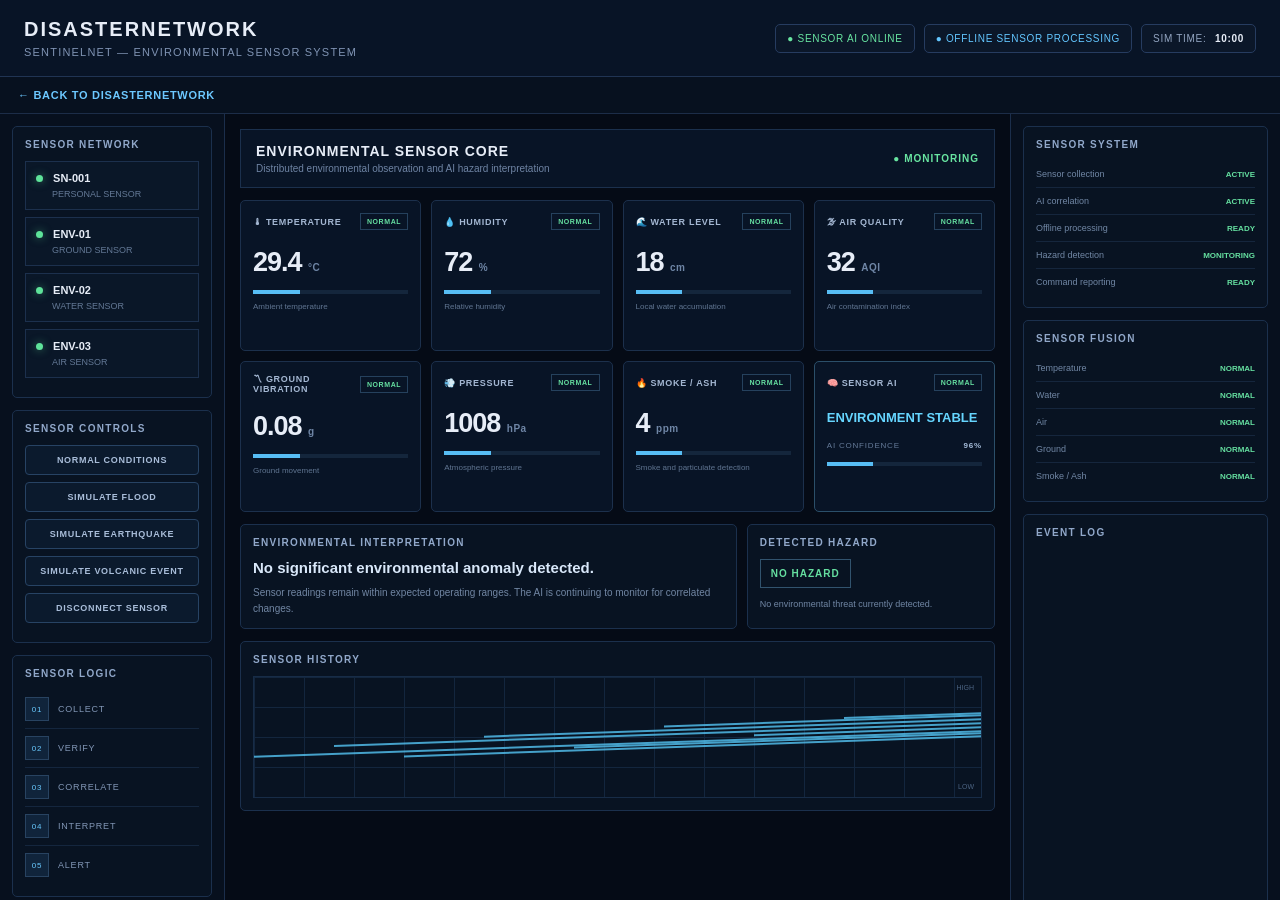
==== features/environmental-sensors.html @ b54ab0d7 "small big" ====
<!DOCTYPE html>
<html lang="en">
<head>
    <meta charset="UTF-8">
    <meta name="viewport" content="width=device-width, initial-scale=1.0">
    <title>DisasterNetwork — Environmental Sensors</title>

    <link rel="stylesheet" href="../css/environmental-sensors.css">
</head>

<body>

    <header class="topbar">

        <div>
            <div class="brand">DISASTERNETWORK</div>
            <div class="subtitle">
                SENTINELNET — ENVIRONMENTAL SENSOR SYSTEM
            </div>
        </div>

        <div class="top-status">

            <span class="status-pill online">
                ● SENSOR AI ONLINE
            </span>

            <span class="status-pill offline">
                ● OFFLINE SENSOR PROCESSING
            </span>

            <span class="time-box">
                SIM TIME:
                <strong id="simTime">10:00</strong>
            </span>

        </div>

    </header>


    <nav class="feature-nav">
        <a href="../index.html">
            ← BACK TO DISASTERNETWORK
        </a>
    </nav>


    <main class="layout">

        <!-- LEFT SIDEBAR -->
        <aside class="sidebar left-sidebar">

            <section class="panel">

                <div class="panel-title">
                    SENSOR NETWORK
                </div>

                <div class="sensor-node active">
                    <span class="node-indicator"></span>
                    SN-001
                    <small>PERSONAL SENSOR</small>
                </div>

                <div class="sensor-node active">
                    <span class="node-indicator"></span>
                    ENV-01
                    <small>GROUND SENSOR</small>
                </div>

                <div class="sensor-node active">
                    <span class="node-indicator"></span>
                    ENV-02
                    <small>WATER SENSOR</small>
                </div>

                <div class="sensor-node active">
                    <span class="node-indicator"></span>
                    ENV-03
                    <small>AIR SENSOR</small>
                </div>

            </section>


            <section class="panel">

                <div class="panel-title">
                    SENSOR CONTROLS
                </div>

                <button id="normalBtn" class="control-btn">
                    NORMAL CONDITIONS
                </button>

                <button id="floodBtn" class="control-btn">
                    SIMULATE FLOOD
                </button>

                <button id="earthquakeBtn" class="control-btn">
                    SIMULATE EARTHQUAKE
                </button>

                <button id="volcanicBtn" class="control-btn">
                    SIMULATE VOLCANIC EVENT
                </button>

                <button id="offlineBtn" class="control-btn">
                    DISCONNECT SENSOR
                </button>

            </section>


            <section class="panel">

                <div class="panel-title">
                    SENSOR LOGIC
                </div>

                <div class="logic-step">
                    <span>01</span>
                    COLLECT
                </div>

                <div class="logic-step">
                    <span>02</span>
                    VERIFY
                </div>

                <div class="logic-step">
                    <span>03</span>
                    CORRELATE
                </div>

                <div class="logic-step">
                    <span>04</span>
                    INTERPRET
                </div>

                <div class="logic-step">
                    <span>05</span>
                    ALERT
                </div>

            </section>

        </aside>


        <!-- CENTER -->
        <section class="center">

            <div class="section-header">

                <div>
                    <div class="section-title">
                        ENVIRONMENTAL SENSOR CORE
                    </div>

                    <div class="section-subtitle">
                        Distributed environmental observation and AI hazard interpretation
                    </div>
                </div>

                <div class="core-status" id="coreStatus">
                    ● MONITORING
                </div>

            </div>


            <!-- SENSOR CARDS -->
            <div class="sensor-grid">

                <div class="sensor-card" id="temperatureCard">

                    <div class="sensor-card-header">
                        <span>🌡 TEMPERATURE</span>
                        <span class="sensor-state normal" id="temperatureState">
                            NORMAL
                        </span>
                    </div>

                    <div class="sensor-value">
                        <span id="temperatureValue">29.4</span>
                        <small>°C</small>
                    </div>

                    <div class="sensor-bar">
                        <div id="temperatureBar"></div>
                    </div>

                    <div class="sensor-description">
                        Ambient temperature
                    </div>

                </div>


                <div class="sensor-card" id="humidityCard">

                    <div class="sensor-card-header">
                        <span>💧 HUMIDITY</span>
                        <span class="sensor-state normal" id="humidityState">
                            NORMAL
                        </span>
                    </div>

                    <div class="sensor-value">
                        <span id="humidityValue">72</span>
                        <small>%</small>
                    </div>

                    <div class="sensor-bar">
                        <div id="humidityBar"></div>
                    </div>

                    <div class="sensor-description">
                        Relative humidity
                    </div>

                </div>


                <div class="sensor-card" id="waterCard">

                    <div class="sensor-card-header">
                        <span>🌊 WATER LEVEL</span>
                        <span class="sensor-state normal" id="waterState">
                            NORMAL
                        </span>
                    </div>

                    <div class="sensor-value">
                        <span id="waterValue">18</span>
                        <small>cm</small>
                    </div>

                    <div class="sensor-bar">
                        <div id="waterBar"></div>
                    </div>

                    <div class="sensor-description">
                        Local water accumulation
                    </div>

                </div>


                <div class="sensor-card" id="airCard">

                    <div class="sensor-card-header">
                        <span>🌫 AIR QUALITY</span>
                        <span class="sensor-state normal" id="airState">
                            NORMAL
                        </span>
                    </div>

                    <div class="sensor-value">
                        <span id="airValue">32</span>
                        <small>AQI</small>
                    </div>

                    <div class="sensor-bar">
                        <div id="airBar"></div>
                    </div>

                    <div class="sensor-description">
                        Air contamination index
                    </div>

                </div>


                <div class="sensor-card" id="vibrationCard">

                    <div class="sensor-card-header">
                        <span>〽 GROUND VIBRATION</span>
                        <span class="sensor-state normal" id="vibrationState">
                            NORMAL
                        </span>
                    </div>

                    <div class="sensor-value">
                        <span id="vibrationValue">0.08</span>
                        <small>g</small>
                    </div>

                    <div class="sensor-bar">
                        <div id="vibrationBar"></div>
                    </div>

                    <div class="sensor-description">
                        Ground movement
                    </div>

                </div>


                <div class="sensor-card" id="pressureCard">

                    <div class="sensor-card-header">
                        <span>💨 PRESSURE</span>
                        <span class="sensor-state normal" id="pressureState">
                            NORMAL
                        </span>
                    </div>

                    <div class="sensor-value">
                        <span id="pressureValue">1008</span>
                        <small>hPa</small>
                    </div>

                    <div class="sensor-bar">
                        <div id="pressureBar"></div>
                    </div>

                    <div class="sensor-description">
                        Atmospheric pressure
                    </div>

                </div>


                <div class="sensor-card" id="smokeCard">

                    <div class="sensor-card-header">
                        <span>🔥 SMOKE / ASH</span>
                        <span class="sensor-state normal" id="smokeState">
                            NORMAL
                        </span>
                    </div>

                    <div class="sensor-value">
                        <span id="smokeValue">4</span>
                        <small>ppm</small>
                    </div>

                    <div class="sensor-bar">
                        <div id="smokeBar"></div>
                    </div>

                    <div class="sensor-description">
                        Smoke and particulate detection
                    </div>

                </div>


                <div class="sensor-card ai-card">

                    <div class="sensor-card-header">
                        <span>🧠 SENSOR AI</span>

                        <span class="sensor-state normal" id="aiState">
                            NORMAL
                        </span>
                    </div>

                    <div class="ai-result" id="aiResult">
                        ENVIRONMENT STABLE
                    </div>

                    <div class="ai-confidence">
                        AI CONFIDENCE
                        <strong id="aiConfidence">96%</strong>
                    </div>

                    <div class="confidence-bar">
                        <div id="confidenceBar"></div>
                    </div>

                </div>

            </div>


            <!-- ANALYSIS -->
            <div class="analysis-grid">

                <section class="panel analysis-panel">

                    <div class="panel-title">
                        ENVIRONMENTAL INTERPRETATION
                    </div>

                    <div class="analysis-main" id="analysisMain">
                        No significant environmental anomaly detected.
                    </div>

                    <div class="analysis-details" id="analysisDetails">
                        Sensor readings remain within expected operating ranges.
                        The AI is continuing to monitor for correlated changes.
                    </div>

                </section>


                <section class="panel hazard-panel">

                    <div class="panel-title">
                        DETECTED HAZARD
                    </div>

                    <div class="hazard-status normal" id="hazardStatus">
                        NO HAZARD
                    </div>

                    <div class="hazard-description" id="hazardDescription">
                        No environmental threat currently detected.
                    </div>

                </section>

            </div>


            <!-- SENSOR HISTORY -->
            <section class="panel history-panel">

                <div class="panel-title">
                    SENSOR HISTORY
                </div>

                <div class="history-chart" id="historyChart">

                    <div class="chart-line"></div>

                    <div class="chart-label label-top">
                        HIGH
                    </div>

                    <div class="chart-label label-bottom">
                        LOW
                    </div>

                </div>

            </section>

        </section>


        <!-- RIGHT SIDEBAR -->
        <aside class="sidebar right-sidebar">

            <section class="panel">

                <div class="panel-title">
                    SENSOR SYSTEM
                </div>

                <div class="system-row">
                    <span>Sensor collection</span>
                    <strong id="collectionStatus">
                        ACTIVE
                    </strong>
                </div>

                <div class="system-row">
                    <span>AI correlation</span>
                    <strong>ACTIVE</strong>
                </div>

                <div class="system-row">
                    <span>Offline processing</span>
                    <strong>READY</strong>
                </div>

                <div class="system-row">
                    <span>Hazard detection</span>
                    <strong id="hazardDetection">
                        MONITORING
                    </strong>
                </div>

                <div class="system-row">
                    <span>Command reporting</span>
                    <strong>
                        READY
                    </strong>
                </div>

            </section>


            <section class="panel">

                <div class="panel-title">
                    SENSOR FUSION
                </div>

                <div class="fusion-item">
                    <span>Temperature</span>
                    <b id="fusionTemp">NORMAL</b>
                </div>

                <div class="fusion-item">
                    <span>Water</span>
                    <b id="fusionWater">NORMAL</b>
                </div>

                <div class="fusion-item">
                    <span>Air</span>
                    <b id="fusionAir">NORMAL</b>
                </div>

                <div class="fusion-item">
                    <span>Ground</span>
                    <b id="fusionGround">NORMAL</b>
                </div>

                <div class="fusion-item">
                    <span>Smoke / Ash</span>
                    <b id="fusionSmoke">NORMAL</b>
                </div>

            </section>


            <section class="panel">

                <div class="panel-title">
                    EVENT LOG
                </div>

                <div class="event-log" id="eventLog"></div>

            </section>

        </aside>

    </main>


    <script src="../js/environmental-sensors.js"></script>

</body>
</html>
---- css/environmental-sensors.css ----
html,
body {
    margin: 0;
    padding: 0;
    width: 100%;
    height: 100%;
    overflow: hidden;
    font-family: Arial, Helvetica, sans-serif;
    background: #050b16;
    color: #e7edf7;
}

body {
    display: flex;
    flex-direction: column;
}

.topbar {
    height: 76px;
    flex-shrink: 0;
    background: #081426;
    border-bottom: 1px solid #203453;
    display: flex;
    justify-content: space-between;
    align-items: center;
    padding: 0 24px;
    z-index: 10;
}

.brand {
    font-size: 20px;
    font-weight: 800;
    letter-spacing: 2px;
}

.subtitle {
    margin-top: 5px;
    font-size: 11px;
    color: #7f93b3;
    letter-spacing: 1.2px;
}

.top-status {
    display: flex;
    align-items: center;
    gap: 9px;
}

.status-pill,
.time-box {
    border: 1px solid #263c60;
    background: #0b1729;
    padding: 8px 11px;
    border-radius: 5px;
    font-size: 10px;
    letter-spacing: .7px;
}

.status-pill.online {
    color: #68e5a1;
}

.status-pill.offline {
    color: #63c6ff;
}

.time-box {
    color: #91a3bf;
}

.time-box strong {
    color: #e7edf7;
    margin-left: 5px;
}

.feature-nav {
    height: 36px;
    flex-shrink: 0;
    background: #07111f;
    border-bottom: 1px solid #1c2d48;
    display: flex;
    align-items: center;
    padding: 0 18px;
}

.feature-nav a {
    color: #6cc8ff;
    text-decoration: none;
    font-size: 11px;
    font-weight: 700;
    letter-spacing: .7px;
}

.feature-nav a:hover {
    color: #ffffff;
}

.layout {
    flex: 1;
    min-height: 0;
    display: grid;
    grid-template-columns: 225px minmax(520px, 1fr) 270px;
}

.sidebar {
    overflow-y: auto;
    background: #07101e;
    padding: 12px;
}

.left-sidebar {
    border-right: 1px solid #1b2e4b;
}

.right-sidebar {
    border-left: 1px solid #1b2e4b;
}

.center {
    min-width: 0;
    overflow-y: auto;
    padding: 15px;
    background: #050b16;
}

.panel {
    background: #081322;
    border: 1px solid #1b304d;
    border-radius: 5px;
    padding: 12px;
    margin-bottom: 12px;
}

.panel-title {
    font-size: 10px;
    font-weight: 800;
    letter-spacing: 1.3px;
    color: #91a8ca;
    margin-bottom: 11px;
}

.section-header {
    display: flex;
    justify-content: space-between;
    align-items: center;
    background: #081426;
    border: 1px solid #1b304d;
    padding: 13px 15px;
    margin-bottom: 12px;
}

.section-title {
    font-size: 14px;
    font-weight: 800;
    letter-spacing: 1px;
}

.section-subtitle {
    margin-top: 4px;
    font-size: 10px;
    color: #6f84a4;
}

.core-status {
    font-size: 10px;
    font-weight: 700;
    color: #68e5a1;
    letter-spacing: 1px;
}

.sensor-node {
    border: 1px solid #1c304d;
    background: #0a1728;
    padding: 10px;
    margin-bottom: 7px;
    font-size: 11px;
    font-weight: 700;
    position: relative;
}

.sensor-node small {
    display: block;
    margin: 5px 0 0 16px;
    color: #637895;
    font-size: 9px;
    font-weight: normal;
}

.node-indicator {
    display: inline-block;
    width: 7px;
    height: 7px;
    border-radius: 50%;
    background: #5ee39a;
    margin-right: 7px;
    box-shadow: 0 0 8px rgba(94, 227, 154, .5);
}

.sensor-node.offline .node-indicator {
    background: #60708a;
    box-shadow: none;
}

.control-btn {
    width: 100%;
    margin-bottom: 7px;
    padding: 9px 7px;
    background: #0b1a2d;
    border: 1px solid #274364;
    color: #a9bdd9;
    border-radius: 4px;
    font-size: 9px;
    font-weight: 700;
    letter-spacing: .7px;
    cursor: pointer;
}

.control-btn:hover {
    background: #10243c;
    color: #ffffff;
    border-color: #3b668f;
}

.logic-step {
    display: flex;
    align-items: center;
    gap: 9px;
    padding: 7px 0;
    border-bottom: 1px solid #14263e;
    font-size: 9px;
    letter-spacing: .8px;
    color: #8196b5;
}

.logic-step:last-child {
    border-bottom: none;
}

.logic-step span {
    width: 22px;
    height: 22px;
    display: flex;
    align-items: center;
    justify-content: center;
    background: #10243b;
    border: 1px solid #284361;
    color: #69caff;
    font-size: 8px;
}

.sensor-grid {
    display: grid;
    grid-template-columns: repeat(4, minmax(150px, 1fr));
    gap: 10px;
}

.sensor-card {
    background: #081426;
    border: 1px solid #1c304c;
    border-radius: 5px;
    padding: 12px;
    min-height: 125px;
}

.sensor-card-header {
    display: flex;
    justify-content: space-between;
    align-items: center;
    gap: 8px;
    font-size: 9px;
    font-weight: 800;
    color: #a4b7d2;
    letter-spacing: .7px;
}

.sensor-state {
    padding: 4px 6px;
    border: 1px solid #25415d;
    font-size: 7px;
    letter-spacing: .6px;
}

.sensor-state.normal {
    color: #65dfa0;
}

.sensor-state.warning {
    color: #ffc766;
    border-color: #66502c;
}

.sensor-state.danger {
    color: #ff7373;
    border-color: #693131;
}

.sensor-state.offline {
    color: #71809a;
    border-color: #2a3749;
}

.sensor-value {
    margin-top: 17px;
    font-size: 27px;
    font-weight: 700;
    letter-spacing: -1px;
}

.sensor-value small {
    font-size: 10px;
    color: #6f86a6;
    letter-spacing: .5px;
}

.sensor-bar,
.confidence-bar {
    height: 4px;
    margin-top: 12px;
    background: #14263c;
    overflow: hidden;
}

.sensor-bar div,
.confidence-bar div {
    width: 30%;
    height: 100%;
    background: #57bdf4;
    transition: width .35s ease;
}

.sensor-description {
    margin-top: 8px;
    font-size: 8px;
    color: #607591;
}

.ai-card {
    grid-column: span 1;
    border-color: #2b4f69;
}

.ai-result {
    margin-top: 18px;
    font-size: 13px;
    font-weight: 800;
    color: #66d6ff;
    line-height: 1.35;
}

.ai-confidence {
    margin-top: 14px;
    font-size: 8px;
    color: #657b99;
    letter-spacing: .8px;
}

.ai-confidence strong {
    float: right;
    color: #a7bedb;
}

.analysis-grid {
    display: grid;
    grid-template-columns: 2fr 1fr;
    gap: 10px;
    margin-top: 12px;
}

.analysis-panel,
.hazard-panel {
    margin-bottom: 0;
}

.analysis-main {
    font-size: 15px;
    font-weight: 800;
    color: #d9e8fa;
    margin-bottom: 9px;
}

.analysis-details {
    color: #7186a3;
    font-size: 10px;
    line-height: 1.55;
}

.hazard-status {
    display: inline-block;
    padding: 8px 10px;
    border: 1px solid #31536e;
    color: #65dfa0;
    font-size: 10px;
    font-weight: 800;
    letter-spacing: 1px;
}

.hazard-status.warning {
    color: #ffc766;
    border-color: #6b532d;
}

.hazard-status.danger {
    color: #ff7272;
    border-color: #703232;
}

.hazard-description {
    margin-top: 10px;
    color: #7086a4;
    font-size: 9px;
    line-height: 1.5;
}

.history-panel {
    margin-top: 12px;
    margin-bottom: 0;
}

.history-chart {
    position: relative;
    height: 120px;
    background:
        linear-gradient(#13263e 1px, transparent 1px),
        linear-gradient(90deg, #13263e 1px, transparent 1px);
    background-size: 50px 30px;
    border: 1px solid #172c47;
    overflow: hidden;
}

.chart-line {
    position: absolute;
    left: 0;
    right: 0;
    top: 55%;
    height: 2px;
    background: #55c5f4;
    transform: skewY(-2deg);
    box-shadow:
        80px -8px 0 #55c5f4,
        150px 5px 0 #55c5f4,
        230px -12px 0 #55c5f4,
        320px 2px 0 #55c5f4,
        410px -16px 0 #55c5f4,
        500px -4px 0 #55c5f4,
        590px -18px 0 #55c5f4;
    opacity: .8;
}

.chart-label {
    position: absolute;
    right: 7px;
    font-size: 7px;
    color: #4d6584;
}

.label-top {
    top: 7px;
}

.label-bottom {
    bottom: 7px;
}

.system-row,
.fusion-item {
    display: flex;
    justify-content: space-between;
    align-items: center;
    gap: 10px;
    padding: 8px 0;
    border-bottom: 1px solid #15263d;
    font-size: 9px;
    color: #7187a5;
}

.system-row:last-child,
.fusion-item:last-child {
    border-bottom: none;
}

.system-row strong,
.fusion-item b {
    font-size: 8px;
    color: #65dfa0;
}

.event-log {
    height: 390px;
    overflow-y: auto;
    font-family: Consolas, monospace;
    font-size: 8px;
    line-height: 1.55;
}

.event {
    padding: 6px 0;
    border-bottom: 1px solid #13243a;
    color: #6f86a4;
}

.event.warning {
    color: #e3b25c;
}

.event.danger {
    color: #f16e6e;
}

.event.system {
    color: #63c6ff;
}

@media (max-width: 1100px) {

    .layout {
        grid-template-columns: 200px minmax(450px, 1fr) 230px;
    }

    .sensor-grid {
        grid-template-columns: repeat(2, minmax(150px, 1fr));
    }

    .top-status {
        gap: 5px;
    }

    .status-pill {
        display: none;
    }
}

@media (max-width: 850px) {

    html,
    body {
        height: auto;
        min-height: 100%;
        overflow: auto;
    }

    .topbar {
        height: auto;
        min-height: 76px;
        padding: 12px;
    }

    .top-status {
        flex-direction: column;
        align-items: flex-end;
    }

    .layout {
        display: block;
    }

    .sidebar {
        border: none;
        overflow: visible;
    }

    .center {
        overflow: visible;
    }

    .sensor-grid,
    .analysis-grid {
        grid-template-columns: 1fr;
    }
}
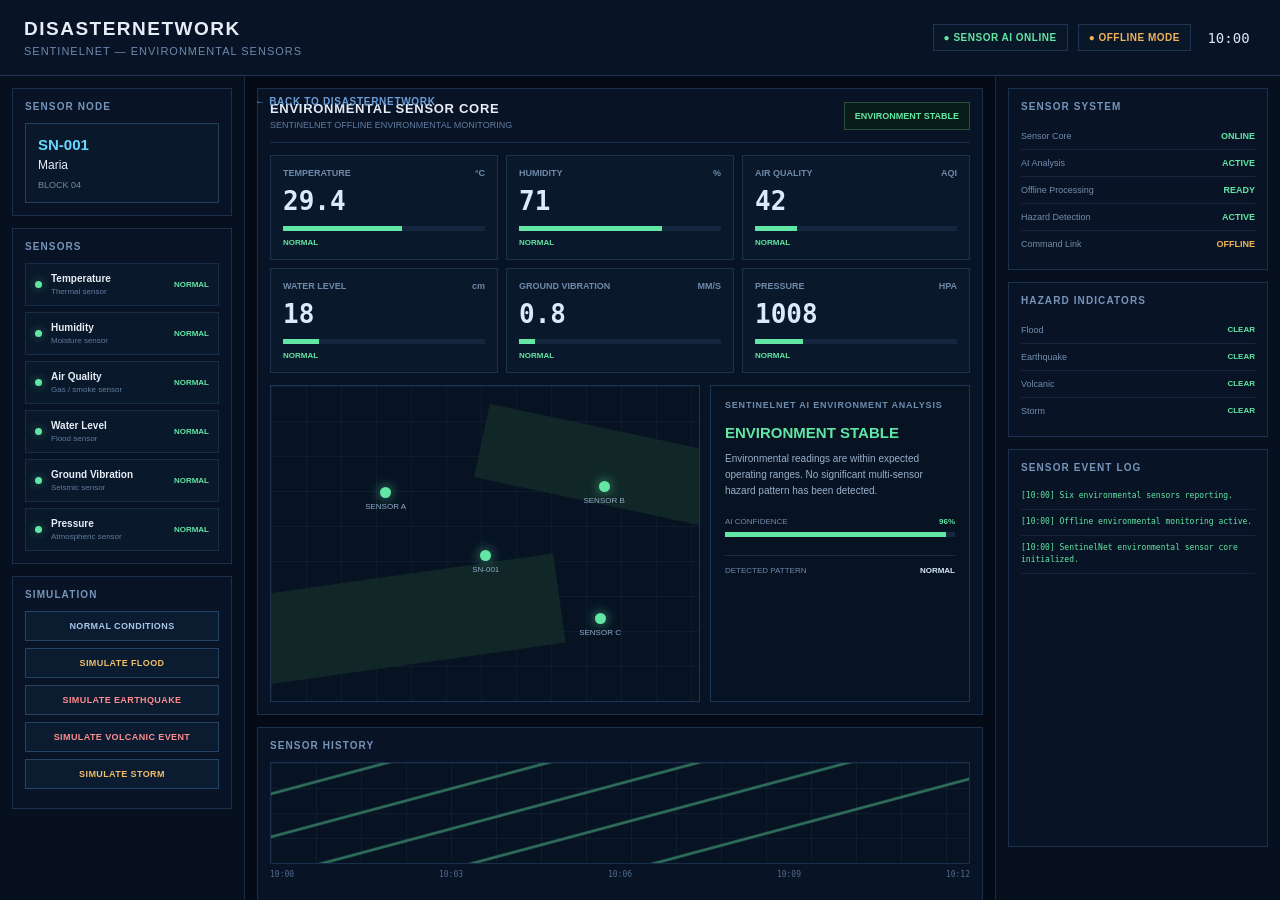
==== commit 812181b9: "big change 2" ====
--- a/features/environmental-sensors.html
+++ b/features/environmental-sensors.html
@@ -4,47 +4,27 @@
     <meta charset="UTF-8">
     <meta name="viewport" content="width=device-width, initial-scale=1.0">
     <title>DisasterNetwork — Environmental Sensors</title>
-
     <link rel="stylesheet" href="../css/environmental-sensors.css">
 </head>
 
 <body>
 
     <header class="topbar">
-
         <div>
             <div class="brand">DISASTERNETWORK</div>
-            <div class="subtitle">
-                SENTINELNET — ENVIRONMENTAL SENSOR SYSTEM
-            </div>
+            <div class="subtitle">SENTINELNET — ENVIRONMENTAL SENSORS</div>
         </div>
 
         <div class="top-status">
-
-            <span class="status-pill online">
-                ● SENSOR AI ONLINE
-            </span>
-
-            <span class="status-pill offline">
-                ● OFFLINE SENSOR PROCESSING
-            </span>
-
-            <span class="time-box">
-                SIM TIME:
-                <strong id="simTime">10:00</strong>
-            </span>
-
+            <span class="status-pill online">● SENSOR AI ONLINE</span>
+            <span class="status-pill offline">● OFFLINE MODE</span>
+            <span class="time-label" id="simTime">10:00</span>
         </div>
-
     </header>
 
-
     <nav class="feature-nav">
-        <a href="../index.html">
-            ← BACK TO DISASTERNETWORK
-        </a>
+        <a href="../index.html">← BACK TO DISASTERNETWORK</a>
     </nav>
-
 
     <main class="layout">
 
@@ -52,98 +32,99 @@
         <aside class="sidebar left-sidebar">
 
             <section class="panel">
-
-                <div class="panel-title">
-                    SENSOR NETWORK
-                </div>
-
-                <div class="sensor-node active">
-                    <span class="node-indicator"></span>
-                    SN-001
-                    <small>PERSONAL SENSOR</small>
-                </div>
-
-                <div class="sensor-node active">
-                    <span class="node-indicator"></span>
-                    ENV-01
-                    <small>GROUND SENSOR</small>
-                </div>
-
-                <div class="sensor-node active">
-                    <span class="node-indicator"></span>
-                    ENV-02
-                    <small>WATER SENSOR</small>
-                </div>
-
-                <div class="sensor-node active">
-                    <span class="node-indicator"></span>
-                    ENV-03
-                    <small>AIR SENSOR</small>
-                </div>
-
-            </section>
-
-
-            <section class="panel">
-
-                <div class="panel-title">
-                    SENSOR CONTROLS
-                </div>
-
-                <button id="normalBtn" class="control-btn">
+                <div class="panel-title">SENSOR NODE</div>
+
+                <div class="node-card">
+                    <div class="node-id">SN-001</div>
+                    <div class="node-name">Maria</div>
+                    <div class="node-location">BLOCK 04</div>
+                </div>
+            </section>
+
+            <section class="panel">
+                <div class="panel-title">SENSORS</div>
+
+                <div class="sensor-list">
+
+                    <div class="sensor-item active" data-sensor="temperature">
+                        <span class="sensor-dot"></span>
+                        <div>
+                            <strong>Temperature</strong>
+                            <small>Thermal sensor</small>
+                        </div>
+                        <b id="tempState">NORMAL</b>
+                    </div>
+
+                    <div class="sensor-item active" data-sensor="humidity">
+                        <span class="sensor-dot"></span>
+                        <div>
+                            <strong>Humidity</strong>
+                            <small>Moisture sensor</small>
+                        </div>
+                        <b id="humidityState">NORMAL</b>
+                    </div>
+
+                    <div class="sensor-item active" data-sensor="air">
+                        <span class="sensor-dot"></span>
+                        <div>
+                            <strong>Air Quality</strong>
+                            <small>Gas / smoke sensor</small>
+                        </div>
+                        <b id="airState">NORMAL</b>
+                    </div>
+
+                    <div class="sensor-item active" data-sensor="water">
+                        <span class="sensor-dot"></span>
+                        <div>
+                            <strong>Water Level</strong>
+                            <small>Flood sensor</small>
+                        </div>
+                        <b id="waterState">NORMAL</b>
+                    </div>
+
+                    <div class="sensor-item active" data-sensor="ground">
+                        <span class="sensor-dot"></span>
+                        <div>
+                            <strong>Ground Vibration</strong>
+                            <small>Seismic sensor</small>
+                        </div>
+                        <b id="groundState">NORMAL</b>
+                    </div>
+
+                    <div class="sensor-item active" data-sensor="pressure">
+                        <span class="sensor-dot"></span>
+                        <div>
+                            <strong>Pressure</strong>
+                            <small>Atmospheric sensor</small>
+                        </div>
+                        <b id="pressureState">NORMAL</b>
+                    </div>
+
+                </div>
+            </section>
+
+            <section class="panel">
+                <div class="panel-title">SIMULATION</div>
+
+                <button class="action-btn" id="normalBtn">
                     NORMAL CONDITIONS
                 </button>
 
-                <button id="floodBtn" class="control-btn">
+                <button class="action-btn warning-btn" id="floodBtn">
                     SIMULATE FLOOD
                 </button>
 
-                <button id="earthquakeBtn" class="control-btn">
+                <button class="action-btn danger-btn" id="earthquakeBtn">
                     SIMULATE EARTHQUAKE
                 </button>
 
-                <button id="volcanicBtn" class="control-btn">
+                <button class="action-btn danger-btn" id="volcanoBtn">
                     SIMULATE VOLCANIC EVENT
                 </button>
 
-                <button id="offlineBtn" class="control-btn">
-                    DISCONNECT SENSOR
+                <button class="action-btn warning-btn" id="stormBtn">
+                    SIMULATE STORM
                 </button>
-
-            </section>
-
-
-            <section class="panel">
-
-                <div class="panel-title">
-                    SENSOR LOGIC
-                </div>
-
-                <div class="logic-step">
-                    <span>01</span>
-                    COLLECT
-                </div>
-
-                <div class="logic-step">
-                    <span>02</span>
-                    VERIFY
-                </div>
-
-                <div class="logic-step">
-                    <span>03</span>
-                    CORRELATE
-                </div>
-
-                <div class="logic-step">
-                    <span>04</span>
-                    INTERPRET
-                </div>
-
-                <div class="logic-step">
-                    <span>05</span>
-                    ALERT
-                </div>
-
             </section>
 
         </aside>
@@ -152,293 +133,208 @@
         <!-- CENTER -->
         <section class="center">
 
-            <div class="section-header">
-
-                <div>
-                    <div class="section-title">
-                        ENVIRONMENTAL SENSOR CORE
-                    </div>
-
-                    <div class="section-subtitle">
-                        Distributed environmental observation and AI hazard interpretation
-                    </div>
-                </div>
-
-                <div class="core-status" id="coreStatus">
-                    ● MONITORING
+            <div class="panel sensor-core">
+
+                <div class="core-header">
+                    <div>
+                        <div class="core-title">ENVIRONMENTAL SENSOR CORE</div>
+                        <div class="core-subtitle">
+                            SENTINELNET OFFLINE ENVIRONMENTAL MONITORING
+                        </div>
+                    </div>
+
+                    <div class="core-state" id="overallState">
+                        ENVIRONMENT STABLE
+                    </div>
+                </div>
+
+                <div class="sensor-grid">
+
+                    <div class="reading-card">
+                        <div class="reading-header">
+                            <span>TEMPERATURE</span>
+                            <span>°C</span>
+                        </div>
+                        <div class="reading-value" id="temperatureValue">29.4</div>
+                        <div class="meter">
+                            <div class="meter-fill" id="temperatureMeter"></div>
+                        </div>
+                        <div class="reading-status" id="temperatureStatus">
+                            NORMAL
+                        </div>
+                    </div>
+
+                    <div class="reading-card">
+                        <div class="reading-header">
+                            <span>HUMIDITY</span>
+                            <span>%</span>
+                        </div>
+                        <div class="reading-value" id="humidityValue">71</div>
+                        <div class="meter">
+                            <div class="meter-fill" id="humidityMeter"></div>
+                        </div>
+                        <div class="reading-status" id="humidityStatus">
+                            NORMAL
+                        </div>
+                    </div>
+
+                    <div class="reading-card">
+                        <div class="reading-header">
+                            <span>AIR QUALITY</span>
+                            <span>AQI</span>
+                        </div>
+                        <div class="reading-value" id="airValue">42</div>
+                        <div class="meter">
+                            <div class="meter-fill" id="airMeter"></div>
+                        </div>
+                        <div class="reading-status" id="airStatus">
+                            NORMAL
+                        </div>
+                    </div>
+
+                    <div class="reading-card">
+                        <div class="reading-header">
+                            <span>WATER LEVEL</span>
+                            <span>cm</span>
+                        </div>
+                        <div class="reading-value" id="waterValue">18</div>
+                        <div class="meter">
+                            <div class="meter-fill" id="waterMeter"></div>
+                        </div>
+                        <div class="reading-status" id="waterStatus">
+                            NORMAL
+                        </div>
+                    </div>
+
+                    <div class="reading-card">
+                        <div class="reading-header">
+                            <span>GROUND VIBRATION</span>
+                            <span>MM/S</span>
+                        </div>
+                        <div class="reading-value" id="groundValue">0.8</div>
+                        <div class="meter">
+                            <div class="meter-fill" id="groundMeter"></div>
+                        </div>
+                        <div class="reading-status" id="groundStatus">
+                            NORMAL
+                        </div>
+                    </div>
+
+                    <div class="reading-card">
+                        <div class="reading-header">
+                            <span>PRESSURE</span>
+                            <span>HPA</span>
+                        </div>
+                        <div class="reading-value" id="pressureValue">1008</div>
+                        <div class="meter">
+                            <div class="meter-fill" id="pressureMeter"></div>
+                        </div>
+                        <div class="reading-status" id="pressureStatus">
+                            NORMAL
+                        </div>
+                    </div>
+
+                </div>
+
+
+                <div class="environment-display">
+
+                    <div class="environment-map">
+
+                        <div class="map-grid"></div>
+
+                        <div class="terrain terrain-1"></div>
+                        <div class="terrain terrain-2"></div>
+
+                        <div class="water-zone" id="waterZone"></div>
+
+                        <div class="sensor-node node-main">
+                            <span></span>
+                            <label>SN-001</label>
+                        </div>
+
+                        <div class="sensor-node node-2">
+                            <span></span>
+                            <label>SENSOR A</label>
+                        </div>
+
+                        <div class="sensor-node node-3">
+                            <span></span>
+                            <label>SENSOR B</label>
+                        </div>
+
+                        <div class="sensor-node node-4">
+                            <span></span>
+                            <label>SENSOR C</label>
+                        </div>
+
+                        <div class="hazard-zone" id="hazardZone">
+                            <span id="hazardLabel">NO ACTIVE HAZARD</span>
+                        </div>
+
+                    </div>
+
+                    <div class="ai-analysis">
+
+                        <div class="analysis-title">
+                            SENTINELNET AI ENVIRONMENT ANALYSIS
+                        </div>
+
+                        <div class="analysis-state" id="analysisState">
+                            MONITORING ENVIRONMENT
+                        </div>
+
+                        <div class="analysis-text" id="analysisText">
+                            Environmental readings are within expected
+                            operating ranges. No significant hazard pattern
+                            detected.
+                        </div>
+
+                        <div class="confidence">
+                            <div class="confidence-header">
+                                <span>AI CONFIDENCE</span>
+                                <strong id="confidenceValue">96%</strong>
+                            </div>
+
+                            <div class="confidence-bar">
+                                <div id="confidenceMeter"></div>
+                            </div>
+                        </div>
+
+                        <div class="detected-pattern">
+                            <span>DETECTED PATTERN</span>
+                            <strong id="patternValue">
+                                NONE
+                            </strong>
+                        </div>
+
+                    </div>
+
                 </div>
 
             </div>
 
 
-            <!-- SENSOR CARDS -->
-            <div class="sensor-grid">
-
-                <div class="sensor-card" id="temperatureCard">
-
-                    <div class="sensor-card-header">
-                        <span>🌡 TEMPERATURE</span>
-                        <span class="sensor-state normal" id="temperatureState">
-                            NORMAL
-                        </span>
-                    </div>
-
-                    <div class="sensor-value">
-                        <span id="temperatureValue">29.4</span>
-                        <small>°C</small>
-                    </div>
-
-                    <div class="sensor-bar">
-                        <div id="temperatureBar"></div>
-                    </div>
-
-                    <div class="sensor-description">
-                        Ambient temperature
-                    </div>
-
-                </div>
-
-
-                <div class="sensor-card" id="humidityCard">
-
-                    <div class="sensor-card-header">
-                        <span>💧 HUMIDITY</span>
-                        <span class="sensor-state normal" id="humidityState">
-                            NORMAL
-                        </span>
-                    </div>
-
-                    <div class="sensor-value">
-                        <span id="humidityValue">72</span>
-                        <small>%</small>
-                    </div>
-
-                    <div class="sensor-bar">
-                        <div id="humidityBar"></div>
-                    </div>
-
-                    <div class="sensor-description">
-                        Relative humidity
-                    </div>
-
-                </div>
-
-
-                <div class="sensor-card" id="waterCard">
-
-                    <div class="sensor-card-header">
-                        <span>🌊 WATER LEVEL</span>
-                        <span class="sensor-state normal" id="waterState">
-                            NORMAL
-                        </span>
-                    </div>
-
-                    <div class="sensor-value">
-                        <span id="waterValue">18</span>
-                        <small>cm</small>
-                    </div>
-
-                    <div class="sensor-bar">
-                        <div id="waterBar"></div>
-                    </div>
-
-                    <div class="sensor-description">
-                        Local water accumulation
-                    </div>
-
-                </div>
-
-
-                <div class="sensor-card" id="airCard">
-
-                    <div class="sensor-card-header">
-                        <span>🌫 AIR QUALITY</span>
-                        <span class="sensor-state normal" id="airState">
-                            NORMAL
-                        </span>
-                    </div>
-
-                    <div class="sensor-value">
-                        <span id="airValue">32</span>
-                        <small>AQI</small>
-                    </div>
-
-                    <div class="sensor-bar">
-                        <div id="airBar"></div>
-                    </div>
-
-                    <div class="sensor-description">
-                        Air contamination index
-                    </div>
-
-                </div>
-
-
-                <div class="sensor-card" id="vibrationCard">
-
-                    <div class="sensor-card-header">
-                        <span>〽 GROUND VIBRATION</span>
-                        <span class="sensor-state normal" id="vibrationState">
-                            NORMAL
-                        </span>
-                    </div>
-
-                    <div class="sensor-value">
-                        <span id="vibrationValue">0.08</span>
-                        <small>g</small>
-                    </div>
-
-                    <div class="sensor-bar">
-                        <div id="vibrationBar"></div>
-                    </div>
-
-                    <div class="sensor-description">
-                        Ground movement
-                    </div>
-
-                </div>
-
-
-                <div class="sensor-card" id="pressureCard">
-
-                    <div class="sensor-card-header">
-                        <span>💨 PRESSURE</span>
-                        <span class="sensor-state normal" id="pressureState">
-                            NORMAL
-                        </span>
-                    </div>
-
-                    <div class="sensor-value">
-                        <span id="pressureValue">1008</span>
-                        <small>hPa</small>
-                    </div>
-
-                    <div class="sensor-bar">
-                        <div id="pressureBar"></div>
-                    </div>
-
-                    <div class="sensor-description">
-                        Atmospheric pressure
-                    </div>
-
-                </div>
-
-
-                <div class="sensor-card" id="smokeCard">
-
-                    <div class="sensor-card-header">
-                        <span>🔥 SMOKE / ASH</span>
-                        <span class="sensor-state normal" id="smokeState">
-                            NORMAL
-                        </span>
-                    </div>
-
-                    <div class="sensor-value">
-                        <span id="smokeValue">4</span>
-                        <small>ppm</small>
-                    </div>
-
-                    <div class="sensor-bar">
-                        <div id="smokeBar"></div>
-                    </div>
-
-                    <div class="sensor-description">
-                        Smoke and particulate detection
-                    </div>
-
-                </div>
-
-
-                <div class="sensor-card ai-card">
-
-                    <div class="sensor-card-header">
-                        <span>🧠 SENSOR AI</span>
-
-                        <span class="sensor-state normal" id="aiState">
-                            NORMAL
-                        </span>
-                    </div>
-
-                    <div class="ai-result" id="aiResult">
-                        ENVIRONMENT STABLE
-                    </div>
-
-                    <div class="ai-confidence">
-                        AI CONFIDENCE
-                        <strong id="aiConfidence">96%</strong>
-                    </div>
-
-                    <div class="confidence-bar">
-                        <div id="confidenceBar"></div>
-                    </div>
-
-                </div>
-
-            </div>
-
-
-            <!-- ANALYSIS -->
-            <div class="analysis-grid">
-
-                <section class="panel analysis-panel">
-
-                    <div class="panel-title">
-                        ENVIRONMENTAL INTERPRETATION
-                    </div>
-
-                    <div class="analysis-main" id="analysisMain">
-                        No significant environmental anomaly detected.
-                    </div>
-
-                    <div class="analysis-details" id="analysisDetails">
-                        Sensor readings remain within expected operating ranges.
-                        The AI is continuing to monitor for correlated changes.
-                    </div>
-
-                </section>
-
-
-                <section class="panel hazard-panel">
-
-                    <div class="panel-title">
-                        DETECTED HAZARD
-                    </div>
-
-                    <div class="hazard-status normal" id="hazardStatus">
-                        NO HAZARD
-                    </div>
-
-                    <div class="hazard-description" id="hazardDescription">
-                        No environmental threat currently detected.
-                    </div>
-
-                </section>
-
-            </div>
-
-
-            <!-- SENSOR HISTORY -->
-            <section class="panel history-panel">
+            <div class="panel history-panel">
 
                 <div class="panel-title">
                     SENSOR HISTORY
                 </div>
 
                 <div class="history-chart" id="historyChart">
-
                     <div class="chart-line"></div>
-
-                    <div class="chart-label label-top">
-                        HIGH
-                    </div>
-
-                    <div class="chart-label label-bottom">
-                        LOW
-                    </div>
-
-                </div>
-
-            </section>
+                    <div class="chart-grid"></div>
+                </div>
+
+                <div class="chart-labels">
+                    <span>10:00</span>
+                    <span>10:03</span>
+                    <span>10:06</span>
+                    <span>10:09</span>
+                    <span>10:12</span>
+                </div>
+
+            </div>
 
         </section>
 
@@ -447,93 +343,69 @@
         <aside class="sidebar right-sidebar">
 
             <section class="panel">
-
-                <div class="panel-title">
-                    SENSOR SYSTEM
-                </div>
+                <div class="panel-title">SENSOR SYSTEM</div>
 
                 <div class="system-row">
-                    <span>Sensor collection</span>
-                    <strong id="collectionStatus">
-                        ACTIVE
-                    </strong>
+                    <span>Sensor Core</span>
+                    <strong class="good">ONLINE</strong>
                 </div>
 
                 <div class="system-row">
-                    <span>AI correlation</span>
-                    <strong>ACTIVE</strong>
+                    <span>AI Analysis</span>
+                    <strong class="good">ACTIVE</strong>
                 </div>
 
                 <div class="system-row">
-                    <span>Offline processing</span>
-                    <strong>READY</strong>
+                    <span>Offline Processing</span>
+                    <strong class="good">READY</strong>
                 </div>
 
                 <div class="system-row">
-                    <span>Hazard detection</span>
-                    <strong id="hazardDetection">
-                        MONITORING
-                    </strong>
+                    <span>Hazard Detection</span>
+                    <strong class="good">ACTIVE</strong>
                 </div>
 
                 <div class="system-row">
-                    <span>Command reporting</span>
-                    <strong>
-                        READY
-                    </strong>
-                </div>
-
-            </section>
-
-
-            <section class="panel">
-
-                <div class="panel-title">
-                    SENSOR FUSION
-                </div>
-
-                <div class="fusion-item">
-                    <span>Temperature</span>
-                    <b id="fusionTemp">NORMAL</b>
-                </div>
-
-                <div class="fusion-item">
-                    <span>Water</span>
-                    <b id="fusionWater">NORMAL</b>
-                </div>
-
-                <div class="fusion-item">
-                    <span>Air</span>
-                    <b id="fusionAir">NORMAL</b>
-                </div>
-
-                <div class="fusion-item">
-                    <span>Ground</span>
-                    <b id="fusionGround">NORMAL</b>
-                </div>
-
-                <div class="fusion-item">
-                    <span>Smoke / Ash</span>
-                    <b id="fusionSmoke">NORMAL</b>
-                </div>
-
-            </section>
-
-
-            <section class="panel">
-
-                <div class="panel-title">
-                    EVENT LOG
-                </div>
+                    <span>Command Link</span>
+                    <strong class="offline-text">OFFLINE</strong>
+                </div>
+            </section>
+
+
+            <section class="panel">
+                <div class="panel-title">HAZARD INDICATORS</div>
+
+                <div class="hazard-indicator">
+                    <span>Flood</span>
+                    <strong id="floodIndicator">CLEAR</strong>
+                </div>
+
+                <div class="hazard-indicator">
+                    <span>Earthquake</span>
+                    <strong id="quakeIndicator">CLEAR</strong>
+                </div>
+
+                <div class="hazard-indicator">
+                    <span>Volcanic</span>
+                    <strong id="volcanoIndicator">CLEAR</strong>
+                </div>
+
+                <div class="hazard-indicator">
+                    <span>Storm</span>
+                    <strong id="stormIndicator">CLEAR</strong>
+                </div>
+            </section>
+
+
+            <section class="panel">
+                <div class="panel-title">SENSOR EVENT LOG</div>
 
                 <div class="event-log" id="eventLog"></div>
-
             </section>
 
         </aside>
 
     </main>
-
 
     <script src="../js/environmental-sensors.js"></script>
 
--- a/css/environmental-sensors.css
+++ b/css/environmental-sensors.css
@@ -17,519 +17,616 @@
 
 .topbar {
     height: 76px;
-    flex-shrink: 0;
     background: #081426;
     border-bottom: 1px solid #203453;
     display: flex;
     justify-content: space-between;
     align-items: center;
     padding: 0 24px;
+    box-sizing: border-box;
+    flex-shrink: 0;
     z-index: 10;
 }
 
 .brand {
-    font-size: 20px;
-    font-weight: 800;
-    letter-spacing: 2px;
+    font-size: 19px;
+    font-weight: 800;
+    letter-spacing: 1.5px;
 }
 
 .subtitle {
     margin-top: 5px;
     font-size: 11px;
-    color: #7f93b3;
-    letter-spacing: 1.2px;
+    color: #6e88ac;
+    letter-spacing: 1px;
 }
 
 .top-status {
     display: flex;
     align-items: center;
-    gap: 9px;
-}
-
-.status-pill,
-.time-box {
-    border: 1px solid #263c60;
-    background: #0b1729;
-    padding: 8px 11px;
-    border-radius: 5px;
+    gap: 10px;
+}
+
+.status-pill {
+    padding: 7px 10px;
+    border: 1px solid #203453;
+    background: #0a1729;
     font-size: 10px;
-    letter-spacing: .7px;
+    font-weight: 700;
+    letter-spacing: .5px;
 }
 
 .status-pill.online {
-    color: #68e5a1;
+    color: #62e6a4;
 }
 
 .status-pill.offline {
-    color: #63c6ff;
-}
-
-.time-box {
-    color: #91a3bf;
-}
-
-.time-box strong {
-    color: #e7edf7;
-    margin-left: 5px;
+    color: #f0b35a;
+}
+
+.time-label {
+    min-width: 55px;
+    text-align: center;
+    color: #d9e6f8;
+    font-family: monospace;
+    font-size: 14px;
 }
 
 .feature-nav {
-    height: 36px;
-    flex-shrink: 0;
-    background: #07111f;
-    border-bottom: 1px solid #1c2d48;
-    display: flex;
-    align-items: center;
-    padding: 0 18px;
+    position: absolute;
+    top: 91px;
+    left: 255px;
+    z-index: 20;
 }
 
 .feature-nav a {
-    color: #6cc8ff;
+    color: #6c9dd6;
     text-decoration: none;
-    font-size: 11px;
+    font-size: 10px;
     font-weight: 700;
     letter-spacing: .7px;
 }
 
 .feature-nav a:hover {
-    color: #ffffff;
+    color: #9bc7ff;
 }
 
 .layout {
     flex: 1;
     min-height: 0;
     display: grid;
-    grid-template-columns: 225px minmax(520px, 1fr) 270px;
+    grid-template-columns: 245px minmax(500px, 1fr) 285px;
 }
 
 .sidebar {
     overflow-y: auto;
     background: #07101e;
     padding: 12px;
+    box-sizing: border-box;
 }
 
 .left-sidebar {
-    border-right: 1px solid #1b2e4b;
+    border-right: 1px solid #172944;
 }
 
 .right-sidebar {
-    border-left: 1px solid #1b2e4b;
+    border-left: 1px solid #172944;
 }
 
 .center {
     min-width: 0;
+    min-height: 0;
     overflow-y: auto;
-    padding: 15px;
     background: #050b16;
+    padding: 12px;
+    box-sizing: border-box;
 }
 
 .panel {
-    background: #081322;
+    background: #081426;
     border: 1px solid #1b304d;
-    border-radius: 5px;
+    margin-bottom: 12px;
     padding: 12px;
-    margin-bottom: 12px;
+    box-sizing: border-box;
 }
 
 .panel-title {
     font-size: 10px;
     font-weight: 800;
-    letter-spacing: 1.3px;
-    color: #91a8ca;
+    letter-spacing: 1.1px;
+    color: #7794b9;
     margin-bottom: 11px;
 }
 
-.section-header {
-    display: flex;
-    justify-content: space-between;
+.node-card {
+    border: 1px solid #23405f;
+    background: #0a182b;
+    padding: 12px;
+}
+
+.node-id {
+    font-size: 15px;
+    font-weight: 800;
+    color: #66d7ff;
+}
+
+.node-name {
+    margin-top: 5px;
+    font-size: 12px;
+}
+
+.node-location {
+    margin-top: 8px;
+    font-size: 9px;
+    color: #718bab;
+}
+
+.sensor-list {
+    display: flex;
+    flex-direction: column;
+    gap: 6px;
+}
+
+.sensor-item {
+    display: grid;
+    grid-template-columns: 8px 1fr auto;
     align-items: center;
-    background: #081426;
-    border: 1px solid #1b304d;
-    padding: 13px 15px;
-    margin-bottom: 12px;
-}
-
-.section-title {
-    font-size: 14px;
-    font-weight: 800;
-    letter-spacing: 1px;
-}
-
-.section-subtitle {
-    margin-top: 4px;
-    font-size: 10px;
-    color: #6f84a4;
-}
-
-.core-status {
-    font-size: 10px;
-    font-weight: 700;
-    color: #68e5a1;
-    letter-spacing: 1px;
-}
-
-.sensor-node {
-    border: 1px solid #1c304d;
-    background: #0a1728;
-    padding: 10px;
-    margin-bottom: 7px;
-    font-size: 11px;
-    font-weight: 700;
-    position: relative;
-}
-
-.sensor-node small {
-    display: block;
-    margin: 5px 0 0 16px;
-    color: #637895;
-    font-size: 9px;
-    font-weight: normal;
-}
-
-.node-indicator {
-    display: inline-block;
+    gap: 8px;
+    padding: 9px;
+    background: #09182a;
+    border: 1px solid #172c47;
+}
+
+.sensor-dot {
     width: 7px;
     height: 7px;
     border-radius: 50%;
-    background: #5ee39a;
-    margin-right: 7px;
-    box-shadow: 0 0 8px rgba(94, 227, 154, .5);
-}
-
-.sensor-node.offline .node-indicator {
-    background: #60708a;
-    box-shadow: none;
-}
-
-.control-btn {
+    background: #62e6a4;
+    box-shadow: 0 0 8px rgba(98, 230, 164, .45);
+}
+
+.sensor-item strong {
+    display: block;
+    font-size: 10px;
+}
+
+.sensor-item small {
+    display: block;
+    color: #627c9f;
+    font-size: 8px;
+    margin-top: 3px;
+}
+
+.sensor-item b {
+    font-size: 8px;
+    color: #62e6a4;
+}
+
+.action-btn {
     width: 100%;
+    padding: 9px;
     margin-bottom: 7px;
-    padding: 9px 7px;
-    background: #0b1a2d;
-    border: 1px solid #274364;
-    color: #a9bdd9;
-    border-radius: 4px;
+    border: 1px solid #254364;
+    background: #0b1b30;
+    color: #a9c6e9;
+    font-size: 9px;
+    font-weight: 800;
+    cursor: pointer;
+    letter-spacing: .4px;
+}
+
+.action-btn:hover {
+    background: #102844;
+    border-color: #3c638d;
+}
+
+.warning-btn {
+    color: #f0bd68;
+}
+
+.danger-btn {
+    color: #ff8d8d;
+}
+
+.sensor-core {
+    min-height: 560px;
+}
+
+.core-header {
+    display: flex;
+    justify-content: space-between;
+    align-items: center;
+    border-bottom: 1px solid #172c47;
+    padding-bottom: 12px;
+    margin-bottom: 12px;
+}
+
+.core-title {
+    font-size: 13px;
+    font-weight: 800;
+    letter-spacing: .7px;
+}
+
+.core-subtitle {
+    color: #617b9e;
+    font-size: 9px;
+    margin-top: 4px;
+}
+
+.core-state {
+    padding: 8px 10px;
+    border: 1px solid #28523f;
+    color: #62e6a4;
+    background: #091d18;
+    font-size: 9px;
+    font-weight: 800;
+}
+
+.sensor-grid {
+    display: grid;
+    grid-template-columns: repeat(3, 1fr);
+    gap: 8px;
+}
+
+.reading-card {
+    border: 1px solid #1a324e;
+    background: #09182a;
+    padding: 12px;
+}
+
+.reading-header {
+    display: flex;
+    justify-content: space-between;
+    color: #6e89aa;
     font-size: 9px;
     font-weight: 700;
-    letter-spacing: .7px;
-    cursor: pointer;
-}
-
-.control-btn:hover {
-    background: #10243c;
-    color: #ffffff;
-    border-color: #3b668f;
-}
-
-.logic-step {
-    display: flex;
+}
+
+.reading-value {
+    margin-top: 8px;
+    font-family: monospace;
+    font-size: 26px;
+    font-weight: 700;
+    color: #dceaff;
+}
+
+.meter {
+    height: 5px;
+    background: #13263d;
+    margin-top: 10px;
+    overflow: hidden;
+}
+
+.meter-fill {
+    height: 100%;
+    width: 30%;
+    background: #62e6a4;
+    transition: width .5s ease;
+}
+
+.reading-status {
+    margin-top: 7px;
+    font-size: 8px;
+    font-weight: 800;
+    color: #62e6a4;
+}
+
+.environment-display {
+    display: grid;
+    grid-template-columns: minmax(400px, 1fr) 260px;
+    gap: 10px;
+    margin-top: 12px;
+}
+
+.environment-map {
+    position: relative;
+    height: 315px;
+    overflow: hidden;
+    border: 1px solid #1b3553;
+    background: #071323;
+}
+
+.map-grid {
+    position: absolute;
+    inset: 0;
+    background-image:
+        linear-gradient(rgba(50, 86, 120, .13) 1px, transparent 1px),
+        linear-gradient(90deg, rgba(50, 86, 120, .13) 1px, transparent 1px);
+    background-size: 35px 35px;
+}
+
+.terrain {
+    position: absolute;
+    background: #132b29;
+    opacity: .8;
+}
+
+.terrain-1 {
+    width: 330px;
+    height: 90px;
+    left: -40px;
+    bottom: 35px;
+    transform: rotate(-8deg);
+}
+
+.terrain-2 {
+    width: 270px;
+    height: 75px;
+    right: -50px;
+    top: 45px;
+    transform: rotate(12deg);
+}
+
+.water-zone {
+    position: absolute;
+    left: 0;
+    bottom: 0;
+    width: 0;
+    height: 0;
+    background: rgba(50, 130, 190, .25);
+    border-top: 1px solid rgba(80, 170, 220, .5);
+    transition: width .7s ease, height .7s ease;
+}
+
+.sensor-node {
+    position: absolute;
+    display: flex;
+    flex-direction: column;
     align-items: center;
-    gap: 9px;
-    padding: 7px 0;
-    border-bottom: 1px solid #14263e;
-    font-size: 9px;
-    letter-spacing: .8px;
-    color: #8196b5;
-}
-
-.logic-step:last-child {
-    border-bottom: none;
-}
-
-.logic-step span {
-    width: 22px;
-    height: 22px;
-    display: flex;
+    z-index: 5;
+}
+
+.sensor-node span {
+    width: 11px;
+    height: 11px;
+    border-radius: 50%;
+    background: #62e6a4;
+    box-shadow: 0 0 12px rgba(98, 230, 164, .7);
+}
+
+.sensor-node label {
+    margin-top: 4px;
+    font-size: 8px;
+    color: #91abc9;
+}
+
+.node-main {
+    left: 47%;
+    top: 52%;
+}
+
+.node-2 {
+    left: 22%;
+    top: 32%;
+}
+
+.node-3 {
+    left: 73%;
+    top: 30%;
+}
+
+.node-4 {
+    left: 72%;
+    top: 72%;
+}
+
+.hazard-zone {
+    position: absolute;
+    display: none;
     align-items: center;
     justify-content: center;
-    background: #10243b;
-    border: 1px solid #284361;
-    color: #69caff;
-    font-size: 8px;
-}
-
-.sensor-grid {
-    display: grid;
-    grid-template-columns: repeat(4, minmax(150px, 1fr));
-    gap: 10px;
-}
-
-.sensor-card {
-    background: #081426;
-    border: 1px solid #1c304c;
-    border-radius: 5px;
-    padding: 12px;
-    min-height: 125px;
-}
-
-.sensor-card-header {
+    left: 30%;
+    top: 30%;
+    width: 40%;
+    height: 40%;
+    border: 1px dashed #f0b35a;
+    background: rgba(240, 179, 90, .08);
+    color: #f0b35a;
+    font-size: 9px;
+    font-weight: 800;
+    text-align: center;
+    z-index: 3;
+}
+
+.hazard-zone.active {
+    display: flex;
+}
+
+.ai-analysis {
+    border: 1px solid #1b3553;
+    background: #071323;
+    padding: 14px;
+}
+
+.analysis-title {
+    font-size: 9px;
+    color: #6f8caf;
+    font-weight: 800;
+    letter-spacing: .8px;
+}
+
+.analysis-state {
+    margin-top: 14px;
+    font-size: 15px;
+    color: #62e6a4;
+    font-weight: 800;
+}
+
+.analysis-text {
+    margin-top: 10px;
+    color: #9ab0cb;
+    font-size: 10px;
+    line-height: 1.6;
+}
+
+.confidence {
+    margin-top: 18px;
+}
+
+.confidence-header {
     display: flex;
     justify-content: space-between;
-    align-items: center;
-    gap: 8px;
-    font-size: 9px;
-    font-weight: 800;
-    color: #a4b7d2;
-    letter-spacing: .7px;
-}
-
-.sensor-state {
-    padding: 4px 6px;
-    border: 1px solid #25415d;
-    font-size: 7px;
-    letter-spacing: .6px;
-}
-
-.sensor-state.normal {
-    color: #65dfa0;
-}
-
-.sensor-state.warning {
-    color: #ffc766;
-    border-color: #66502c;
-}
-
-.sensor-state.danger {
-    color: #ff7373;
-    border-color: #693131;
-}
-
-.sensor-state.offline {
-    color: #71809a;
-    border-color: #2a3749;
-}
-
-.sensor-value {
-    margin-top: 17px;
-    font-size: 27px;
-    font-weight: 700;
-    letter-spacing: -1px;
-}
-
-.sensor-value small {
-    font-size: 10px;
-    color: #6f86a6;
-    letter-spacing: .5px;
-}
-
-.sensor-bar,
+    font-size: 8px;
+    color: #718aa9;
+}
+
+.confidence-header strong {
+    color: #62e6a4;
+}
+
 .confidence-bar {
-    height: 4px;
-    margin-top: 12px;
-    background: #14263c;
-    overflow: hidden;
-}
-
-.sensor-bar div,
-.confidence-bar div {
-    width: 30%;
+    height: 5px;
+    background: #14273d;
+    margin-top: 6px;
+}
+
+#confidenceMeter {
+    width: 96%;
     height: 100%;
-    background: #57bdf4;
-    transition: width .35s ease;
-}
-
-.sensor-description {
-    margin-top: 8px;
-    font-size: 8px;
-    color: #607591;
-}
-
-.ai-card {
-    grid-column: span 1;
-    border-color: #2b4f69;
-}
-
-.ai-result {
+    background: #62e6a4;
+    transition: width .5s ease;
+}
+
+.detected-pattern {
+    display: flex;
+    justify-content: space-between;
+    border-top: 1px solid #172d47;
     margin-top: 18px;
-    font-size: 13px;
-    font-weight: 800;
-    color: #66d6ff;
-    line-height: 1.35;
-}
-
-.ai-confidence {
-    margin-top: 14px;
-    font-size: 8px;
-    color: #657b99;
-    letter-spacing: .8px;
-}
-
-.ai-confidence strong {
-    float: right;
-    color: #a7bedb;
-}
-
-.analysis-grid {
-    display: grid;
-    grid-template-columns: 2fr 1fr;
-    gap: 10px;
-    margin-top: 12px;
-}
-
-.analysis-panel,
-.hazard-panel {
-    margin-bottom: 0;
-}
-
-.analysis-main {
-    font-size: 15px;
-    font-weight: 800;
-    color: #d9e8fa;
-    margin-bottom: 9px;
-}
-
-.analysis-details {
-    color: #7186a3;
-    font-size: 10px;
-    line-height: 1.55;
-}
-
-.hazard-status {
-    display: inline-block;
-    padding: 8px 10px;
-    border: 1px solid #31536e;
-    color: #65dfa0;
-    font-size: 10px;
-    font-weight: 800;
-    letter-spacing: 1px;
-}
-
-.hazard-status.warning {
-    color: #ffc766;
-    border-color: #6b532d;
-}
-
-.hazard-status.danger {
-    color: #ff7272;
-    border-color: #703232;
-}
-
-.hazard-description {
-    margin-top: 10px;
-    color: #7086a4;
-    font-size: 9px;
-    line-height: 1.5;
+    padding-top: 10px;
+    font-size: 8px;
+    color: #6e88a8;
+}
+
+.detected-pattern strong {
+    color: #d6e6fa;
 }
 
 .history-panel {
-    margin-top: 12px;
-    margin-bottom: 0;
+    min-height: 175px;
 }
 
 .history-chart {
     position: relative;
-    height: 120px;
+    height: 100px;
+    border: 1px solid #182f4b;
+    background: #071323;
+    overflow: hidden;
+}
+
+.chart-grid {
+    position: absolute;
+    inset: 0;
+    background-image:
+        linear-gradient(rgba(70, 100, 130, .12) 1px, transparent 1px),
+        linear-gradient(90deg, rgba(70, 100, 130, .12) 1px, transparent 1px);
+    background-size: 45px 25px;
+}
+
+.chart-line {
+    position: absolute;
+    width: 100%;
+    height: 100%;
     background:
-        linear-gradient(#13263e 1px, transparent 1px),
-        linear-gradient(90deg, #13263e 1px, transparent 1px);
-    background-size: 50px 30px;
-    border: 1px solid #172c47;
-    overflow: hidden;
-}
-
-.chart-line {
-    position: absolute;
-    left: 0;
-    right: 0;
-    top: 55%;
-    height: 2px;
-    background: #55c5f4;
-    transform: skewY(-2deg);
-    box-shadow:
-        80px -8px 0 #55c5f4,
-        150px 5px 0 #55c5f4,
-        230px -12px 0 #55c5f4,
-        320px 2px 0 #55c5f4,
-        410px -16px 0 #55c5f4,
-        500px -4px 0 #55c5f4,
-        590px -18px 0 #55c5f4;
-    opacity: .8;
-}
-
-.chart-label {
-    position: absolute;
-    right: 7px;
-    font-size: 7px;
-    color: #4d6584;
-}
-
-.label-top {
-    top: 7px;
-}
-
-.label-bottom {
-    bottom: 7px;
+        linear-gradient(
+            165deg,
+            transparent 0 10%,
+            rgba(98, 230, 164, .65) 10.5% 11%,
+            transparent 11.5% 25%,
+            rgba(98, 230, 164, .65) 25.5% 26%,
+            transparent 26.5% 39%,
+            rgba(98, 230, 164, .65) 39.5% 40%,
+            transparent 40.5% 53%,
+            rgba(98, 230, 164, .65) 53.5% 54%,
+            transparent 54.5% 70%,
+            rgba(98, 230, 164, .65) 70.5% 71%,
+            transparent 71.5%
+        );
+    opacity: .65;
+}
+
+.chart-labels {
+    display: flex;
+    justify-content: space-between;
+    margin-top: 6px;
+    color: #536c8d;
+    font-family: monospace;
+    font-size: 8px;
 }
 
 .system-row,
-.fusion-item {
+.hazard-indicator {
     display: flex;
     justify-content: space-between;
-    align-items: center;
-    gap: 10px;
     padding: 8px 0;
-    border-bottom: 1px solid #15263d;
-    font-size: 9px;
-    color: #7187a5;
+    border-bottom: 1px solid #132840;
+    font-size: 9px;
 }
 
 .system-row:last-child,
-.fusion-item:last-child {
-    border-bottom: none;
-}
-
-.system-row strong,
-.fusion-item b {
-    font-size: 8px;
-    color: #65dfa0;
+.hazard-indicator:last-child {
+    border-bottom: 0;
+}
+
+.system-row span,
+.hazard-indicator span {
+    color: #738cab;
+}
+
+.good {
+    color: #62e6a4;
+}
+
+.offline-text {
+    color: #f0b35a;
+}
+
+.hazard-indicator strong {
+    color: #62e6a4;
+    font-size: 8px;
 }
 
 .event-log {
-    height: 390px;
+    height: 350px;
     overflow-y: auto;
-    font-family: Consolas, monospace;
-    font-size: 8px;
-    line-height: 1.55;
+    font-family: monospace;
+    font-size: 8px;
+    line-height: 1.6;
 }
 
 .event {
     padding: 6px 0;
-    border-bottom: 1px solid #13243a;
-    color: #6f86a4;
+    border-bottom: 1px solid #11263d;
+    color: #718aaa;
 }
 
 .event.warning {
-    color: #e3b25c;
+    color: #f0b35a;
 }
 
 .event.danger {
-    color: #f16e6e;
-}
-
-.event.system {
-    color: #63c6ff;
-}
-
-@media (max-width: 1100px) {
+    color: #ff8585;
+}
+
+.event.success {
+    color: #62e6a4;
+}
+
+@media (max-width: 1050px) {
 
     .layout {
-        grid-template-columns: 200px minmax(450px, 1fr) 230px;
+        grid-template-columns: 210px minmax(420px, 1fr) 240px;
+    }
+
+    .environment-display {
+        grid-template-columns: 1fr;
     }
 
     .sensor-grid {
-        grid-template-columns: repeat(2, minmax(150px, 1fr));
-    }
-
-    .top-status {
-        gap: 5px;
-    }
-
-    .status-pill {
-        display: none;
-    }
-}
-
-@media (max-width: 850px) {
+        grid-template-columns: repeat(2, 1fr);
+    }
+}
+
+@media (max-width: 800px) {
 
     html,
     body {
@@ -542,28 +639,35 @@
         height: auto;
         min-height: 76px;
         padding: 12px;
+        gap: 10px;
+        flex-wrap: wrap;
     }
 
     .top-status {
-        flex-direction: column;
-        align-items: flex-end;
+        flex-wrap: wrap;
+    }
+
+    .feature-nav {
+        position: static;
+        padding: 10px 12px;
+        background: #07101e;
+        border-bottom: 1px solid #172944;
     }
 
     .layout {
         display: block;
     }
 
-    .sidebar {
-        border: none;
-        overflow: visible;
-    }
-
+    .sidebar,
     .center {
         overflow: visible;
     }
 
-    .sensor-grid,
-    .analysis-grid {
+    .sensor-grid {
         grid-template-columns: 1fr;
     }
+
+    .environment-map {
+        height: 260px;
+    }
 }
